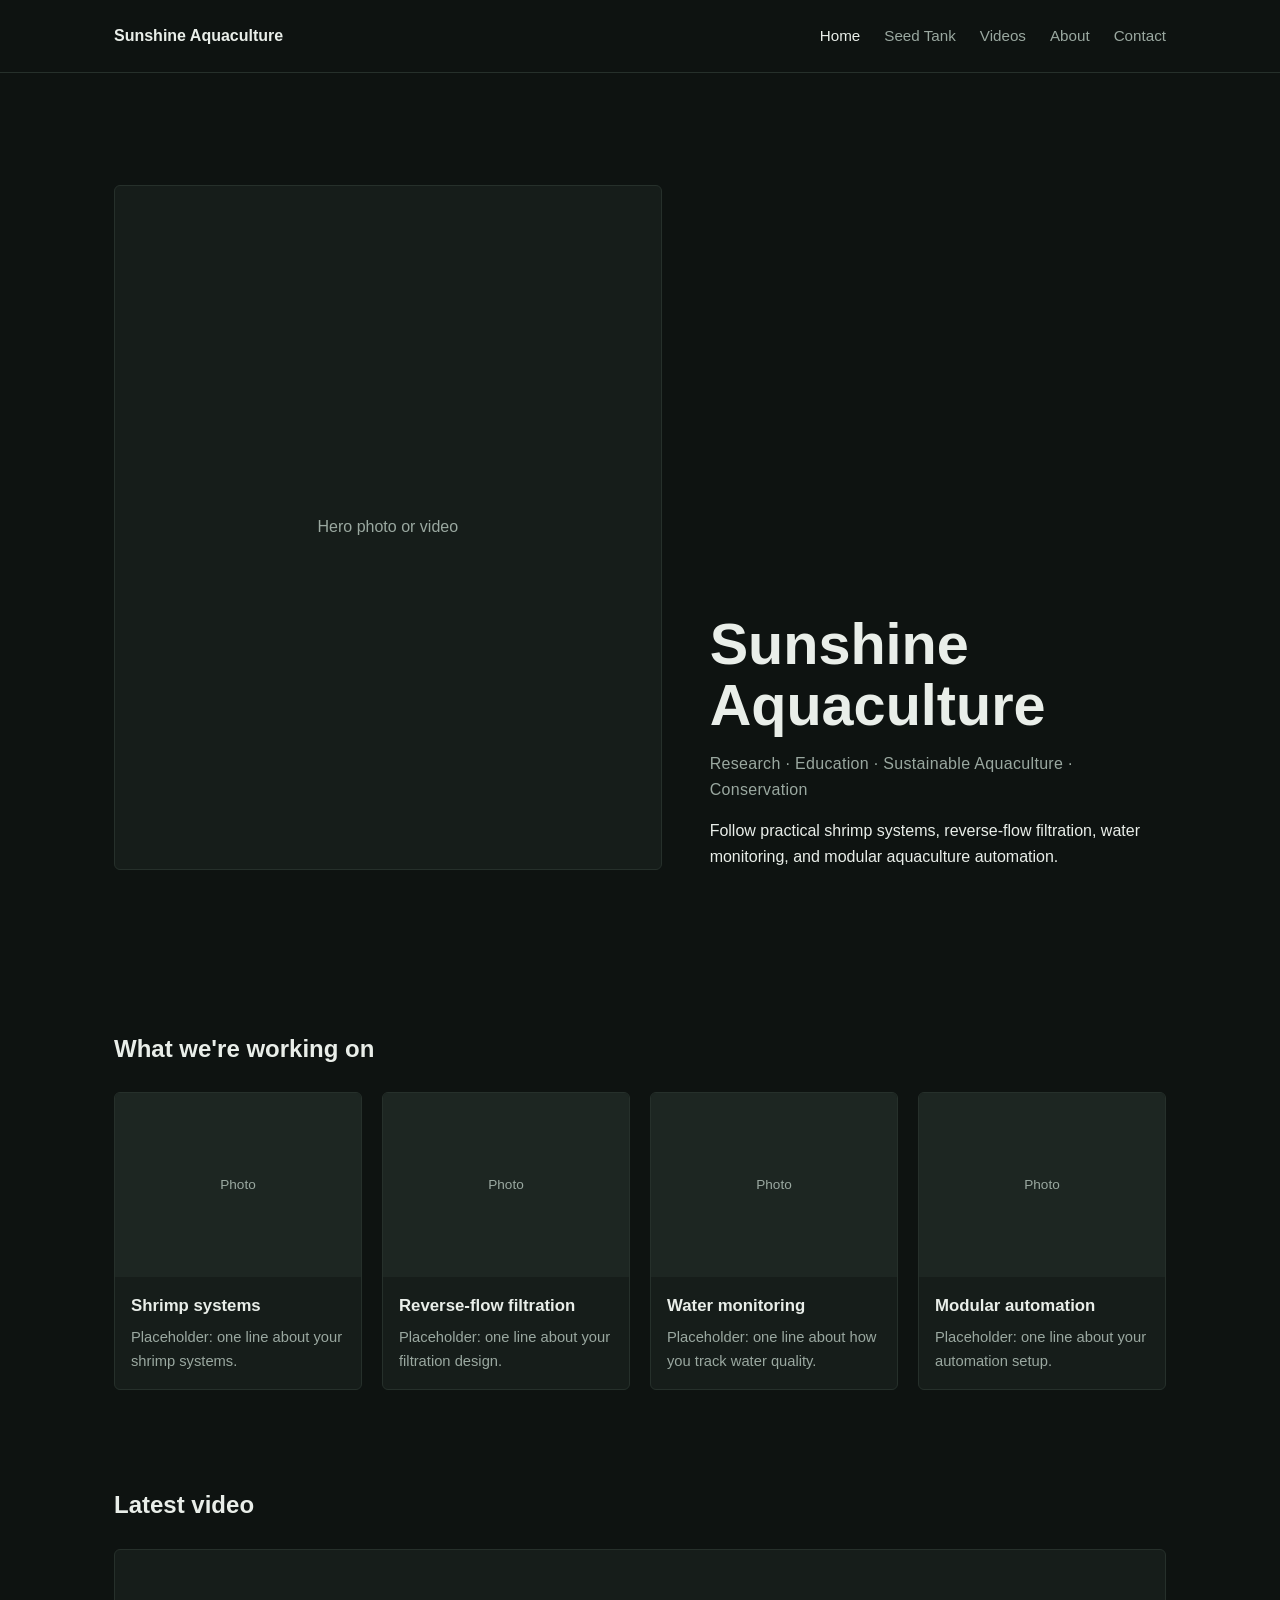
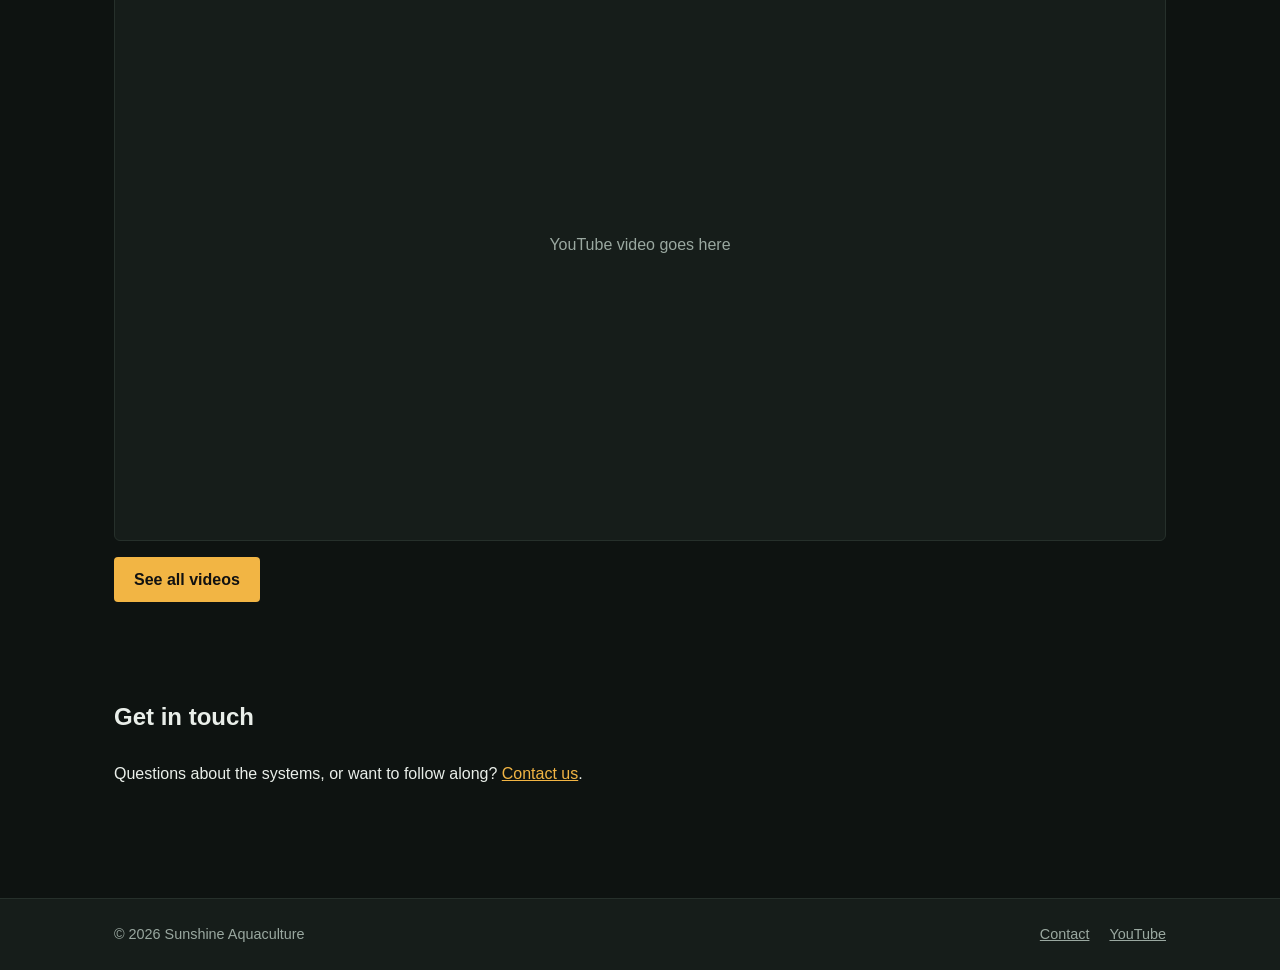
==== index.html @ 7a0165ce "Add shared header, footer, stylesheet and Home page First version of the site: plain HTML and CSS, d" ====
<!DOCTYPE html>
<html lang="en">
<head>
  <meta charset="utf-8">
  <meta name="viewport" content="width=device-width, initial-scale=1">
  <title>Sunshine Aquaculture</title>
  <meta name="description" content="Research, education, sustainable aquaculture and conservation: practical shrimp systems, reverse-flow filtration, water monitoring and modular aquaculture automation.">
  <link rel="stylesheet" href="css/style.css">
</head>
<body>

  <!-- HEADER: same on every page -->
  <header class="site-header">
    <div class="wrap">
      <a class="logo" href="index.html">
        <!-- PLACEHOLDER: add your shrimp logo as images/logo.png -->
        <img src="images/logo.png" alt="" onerror="this.style.display='none'">
        Sunshine Aquaculture
      </a>
      <nav class="nav" aria-label="Main">
        <a href="index.html" aria-current="page">Home</a>
        <a href="seed-tank.html">Seed Tank</a>
        <a href="videos.html">Videos</a>
        <a href="about.html">About</a>
        <a href="contact.html">Contact</a>
      </nav>
    </div>
  </header>

  <main>
    <!-- 1. HERO -->
    <section class="hero">
      <div class="wrap">
        <div class="hero-media">
          <!-- PLACEHOLDER: hero photo or short looping video -->
          Hero photo or video
        </div>
        <div>
          <h1>Sunshine<br>Aquaculture</h1>
          <p class="tagline">Research · Education · Sustainable Aquaculture · Conservation</p>
          <!-- 2. ONE-SENTENCE INTRO -->
          <p class="intro">Follow practical shrimp systems, reverse-flow filtration, water monitoring, and modular aquaculture automation.</p>
        </div>
      </div>
    </section>

    <!-- 3. FOUR TOPIC CARDS -->
    <section>
      <div class="wrap">
        <h2>What we're working on</h2>
        <div class="cards">
          <a class="card" href="#">
            <div class="card-img">Photo</div>
            <div class="card-body">
              <h3>Shrimp systems</h3>
              <p>Placeholder: one line about your shrimp systems.</p>
            </div>
          </a>
          <a class="card" href="#">
            <div class="card-img">Photo</div>
            <div class="card-body">
              <h3>Reverse-flow filtration</h3>
              <p>Placeholder: one line about your filtration design.</p>
            </div>
          </a>
          <a class="card" href="#">
            <div class="card-img">Photo</div>
            <div class="card-body">
              <h3>Water monitoring</h3>
              <p>Placeholder: one line about how you track water quality.</p>
            </div>
          </a>
          <a class="card" href="#">
            <div class="card-img">Photo</div>
            <div class="card-body">
              <h3>Modular automation</h3>
              <p>Placeholder: one line about your automation setup.</p>
            </div>
          </a>
        </div>
      </div>
    </section>

    <!-- 4. LATEST VIDEO -->
    <section>
      <div class="wrap">
        <h2>Latest video</h2>
        <div class="video-frame">
          <!-- PLACEHOLDER: paste a YouTube embed iframe here -->
          YouTube video goes here
        </div>
        <a class="button" href="videos.html">See all videos</a>
      </div>
    </section>

    <!-- 5. GET IN TOUCH -->
    <section>
      <div class="wrap">
        <h2>Get in touch</h2>
        <p>Questions about the systems, or want to follow along? <a href="contact.html">Contact us</a>.</p>
      </div>
    </section>
  </main>

  <!-- FOOTER: same on every page -->
  <footer class="site-footer">
    <div class="wrap">
      <span>© 2026 Sunshine Aquaculture</span>
      <span>
        <a href="contact.html">Contact</a>
        <!-- PLACEHOLDER: social links -->
        <a href="#">YouTube</a>
      </span>
    </div>
  </footer>

</body>
</html>
---- css/style.css ----
/* Sunshine Aquaculture - shared styles for every page */

:root {
  --bg: #0e1311;          /* near-black, matches the current Squarespace site */
  --bg-raised: #161d1a;   /* cards and footer */
  --text: #e9eee9;
  --text-muted: #9aa8a0;
  --accent: #f2b544;      /* "sunshine" amber for links and buttons */
  --line: #26302b;
  --max: 1100px;
}

* { box-sizing: border-box; }

body {
  margin: 0;
  background: var(--bg);
  color: var(--text);
  font-family: -apple-system, BlinkMacSystemFont, "Segoe UI", Roboto, Helvetica, Arial, sans-serif;
  line-height: 1.6;
}

a { color: var(--accent); }

.wrap { max-width: var(--max); margin: 0 auto; padding: 0 24px; }

/* ---------- Header (same on every page) ---------- */
.site-header { border-bottom: 1px solid var(--line); }
.site-header .wrap {
  display: flex; align-items: center; justify-content: space-between;
  min-height: 72px; gap: 16px; flex-wrap: wrap;
}
.logo { display: flex; align-items: center; gap: 10px; color: var(--text); text-decoration: none; font-weight: 600; }
.logo img { width: 40px; height: 40px; border-radius: 50%; }
.nav { display: flex; gap: 24px; flex-wrap: wrap; }
.nav a { color: var(--text-muted); text-decoration: none; font-size: 0.95rem; }
.nav a:hover, .nav a[aria-current="page"] { color: var(--text); }

/* ---------- Home: hero ---------- */
.hero .wrap {
  display: grid; grid-template-columns: 1.2fr 1fr; gap: 48px;
  align-items: end; padding-top: 64px; padding-bottom: 64px;
}
.hero-media {
  aspect-ratio: 4 / 5; background: var(--bg-raised); border: 1px solid var(--line);
  border-radius: 6px; display: grid; place-items: center; color: var(--text-muted);
  overflow: hidden;
}
.hero-media img, .hero-media video { width: 100%; height: 100%; object-fit: cover; }
.hero h1 { font-size: clamp(2.4rem, 5vw, 3.6rem); line-height: 1.05; margin: 0 0 16px; }
.tagline { color: var(--text-muted); letter-spacing: 0.02em; margin: 0 0 16px; }
.intro { margin: 0; max-width: 32em; }

/* ---------- Home: topic cards ---------- */
section { padding: 48px 0; }
section h2 { font-size: 1.5rem; margin: 0 0 24px; }
.cards { display: grid; grid-template-columns: repeat(4, 1fr); gap: 20px; }
.card {
  background: var(--bg-raised); border: 1px solid var(--line); border-radius: 6px;
  overflow: hidden; color: var(--text); text-decoration: none; display: block;
}
.card:hover { border-color: var(--accent); }
.card-img { aspect-ratio: 4 / 3; background: #1d2622; display: grid; place-items: center; color: var(--text-muted); font-size: 0.85rem; }
.card-body { padding: 16px; }
.card h3 { margin: 0 0 6px; font-size: 1.05rem; }
.card p { margin: 0; color: var(--text-muted); font-size: 0.92rem; }

/* ---------- Home: latest video ---------- */
.video-frame {
  aspect-ratio: 16 / 9; background: var(--bg-raised); border: 1px solid var(--line);
  border-radius: 6px; display: grid; place-items: center; color: var(--text-muted);
}
.video-frame iframe { width: 100%; height: 100%; border: 0; }

/* ---------- Buttons ---------- */
.button {
  display: inline-block; margin-top: 16px; padding: 10px 20px; border-radius: 4px;
  background: var(--accent); color: #111; text-decoration: none; font-weight: 600;
}

/* ---------- Footer (same on every page) ---------- */
.site-footer { border-top: 1px solid var(--line); background: var(--bg-raised); margin-top: 48px; }
.site-footer .wrap {
  display: flex; justify-content: space-between; gap: 16px; flex-wrap: wrap;
  padding-top: 24px; padding-bottom: 24px; color: var(--text-muted); font-size: 0.9rem;
}
.site-footer a { color: var(--text-muted); margin-left: 16px; }

/* ---------- Phones and small screens ---------- */
@media (max-width: 800px) {
  .hero .wrap { grid-template-columns: 1fr; padding-top: 32px; }
  .hero-media { aspect-ratio: 16 / 10; }
  .cards { grid-template-columns: 1fr 1fr; }
}
@media (max-width: 480px) {
  .cards { grid-template-columns: 1fr; }
  .nav { gap: 16px; }
}
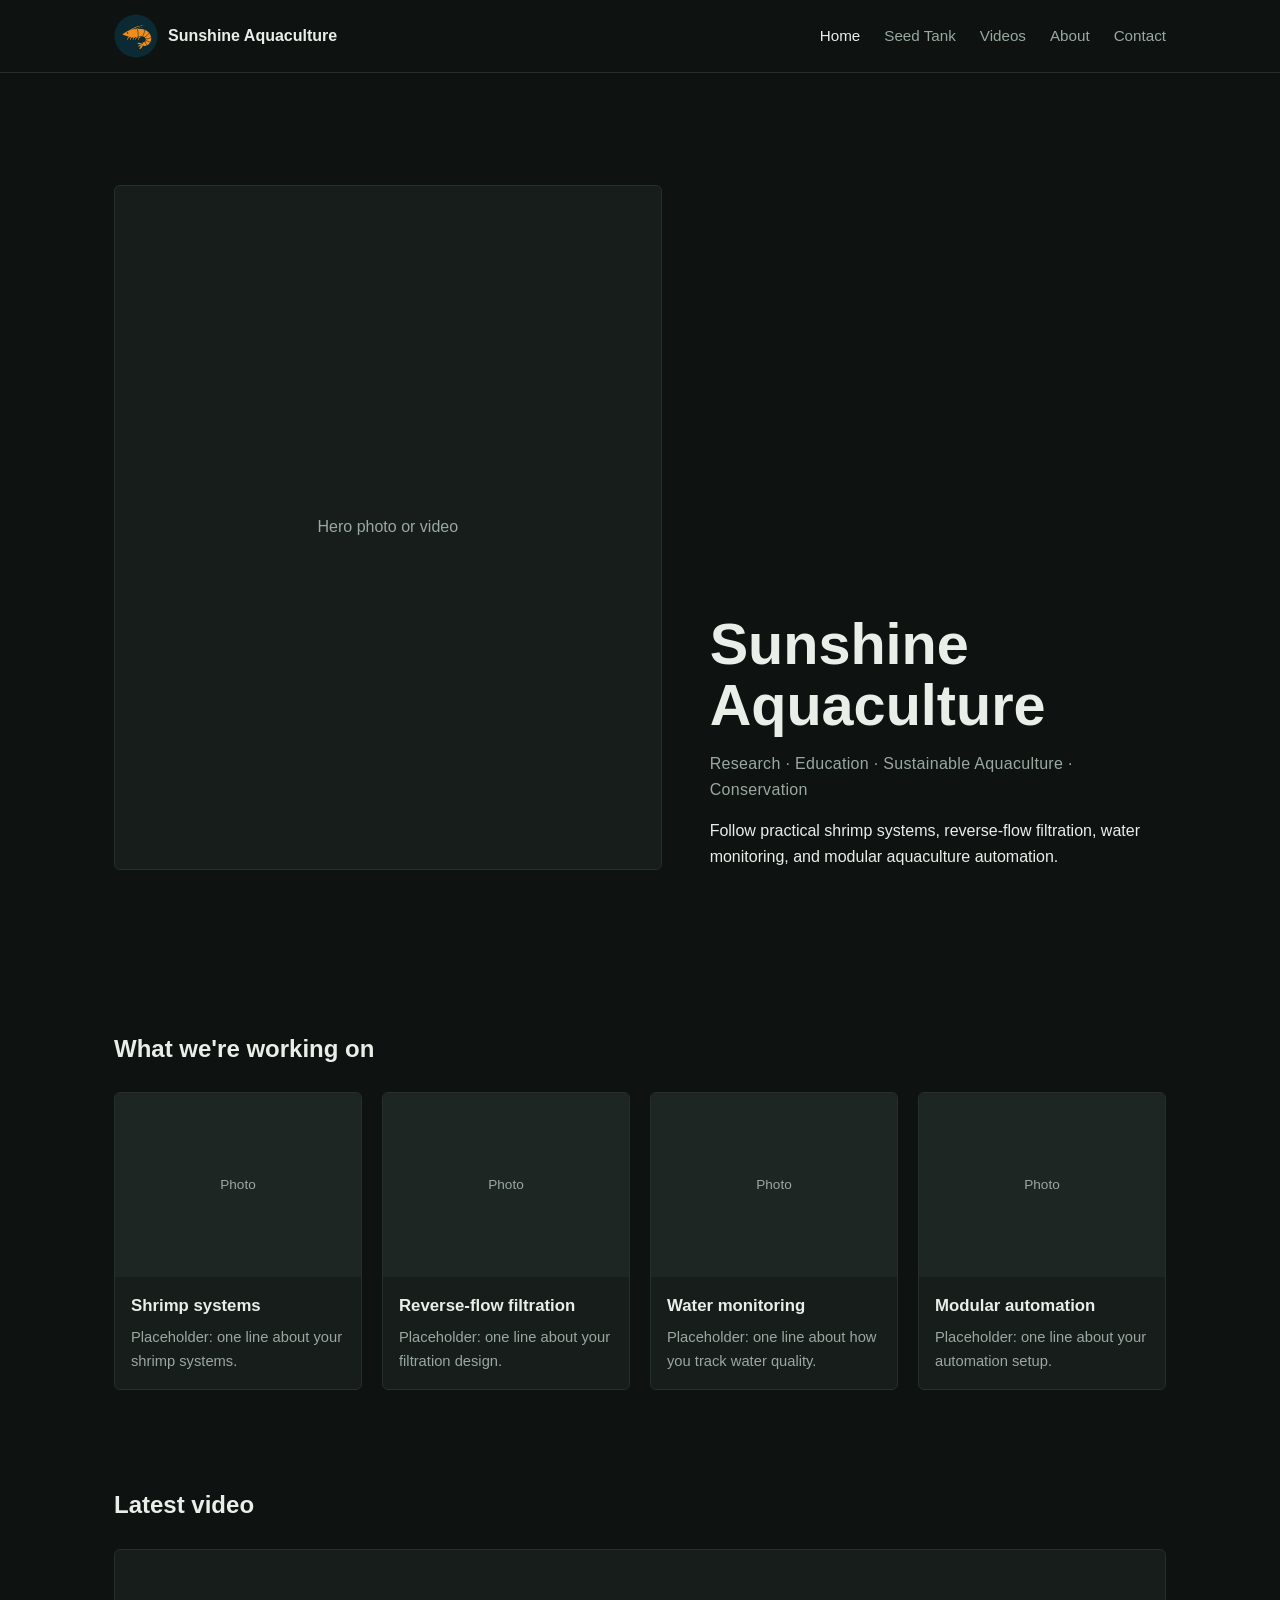
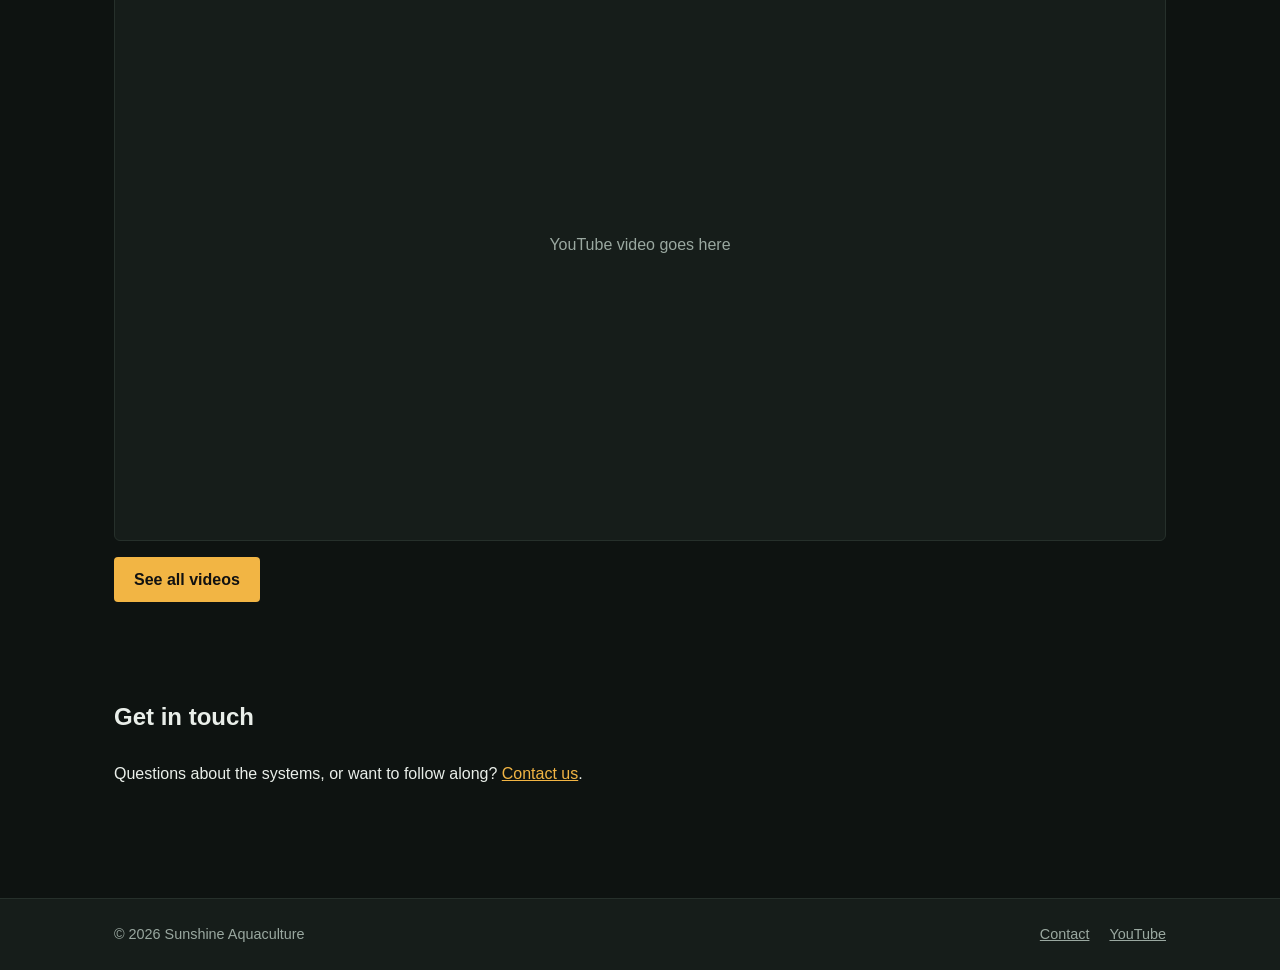
==== commit 2fd0dc52: "Add shrimp logo, favicons, iPhone icon and link-share image Copies of the approved brand files (mast" ====
--- a/index.html
+++ b/index.html
@@ -6,6 +6,20 @@
   <title>Sunshine Aquaculture</title>
   <meta name="description" content="Research, education, sustainable aquaculture and conservation: practical shrimp systems, reverse-flow filtration, water monitoring and modular aquaculture automation.">
   <link rel="stylesheet" href="css/style.css">
+
+  <!-- Browser tab and phone icons (master copies: Google Drive > Sunshine Aquaculture > 01_Brand) -->
+  <link rel="icon" type="image/png" sizes="16x16" href="images/favicon_16.png">
+  <link rel="icon" type="image/png" sizes="32x32" href="images/favicon_32.png">
+  <link rel="icon" type="image/png" sizes="48x48" href="images/favicon_48.png">
+  <link rel="icon" type="image/png" sizes="192x192" href="images/favicon_192.png">
+  <link rel="apple-touch-icon" sizes="180x180" href="images/apple-touch-icon.png">
+
+  <!-- Image and text shown when someone shares a link to the site -->
+  <meta property="og:title" content="Sunshine Aquaculture">
+  <meta property="og:description" content="Research, education, sustainable aquaculture and conservation.">
+  <meta property="og:image" content="https://sunshineaquaculture-website.pages.dev/images/social-share.png">
+  <meta property="og:type" content="website">
+  <meta name="twitter:card" content="summary_large_image">
 </head>
 <body>
 
@@ -13,8 +27,7 @@
   <header class="site-header">
     <div class="wrap">
       <a class="logo" href="index.html">
-        <!-- PLACEHOLDER: add your shrimp logo as images/logo.png -->
-        <img src="images/logo.png" alt="" onerror="this.style.display='none'">
+        <img src="images/logo.svg" alt="Sunshine Aquaculture shrimp logo">
         Sunshine Aquaculture
       </a>
       <nav class="nav" aria-label="Main">
--- a/css/style.css
+++ b/css/style.css
@@ -31,7 +31,7 @@
   min-height: 72px; gap: 16px; flex-wrap: wrap;
 }
 .logo { display: flex; align-items: center; gap: 10px; color: var(--text); text-decoration: none; font-weight: 600; }
-.logo img { width: 40px; height: 40px; border-radius: 50%; }
+.logo img { width: 44px; height: 44px; }
 .nav { display: flex; gap: 24px; flex-wrap: wrap; }
 .nav a { color: var(--text-muted); text-decoration: none; font-size: 0.95rem; }
 .nav a:hover, .nav a[aria-current="page"] { color: var(--text); }
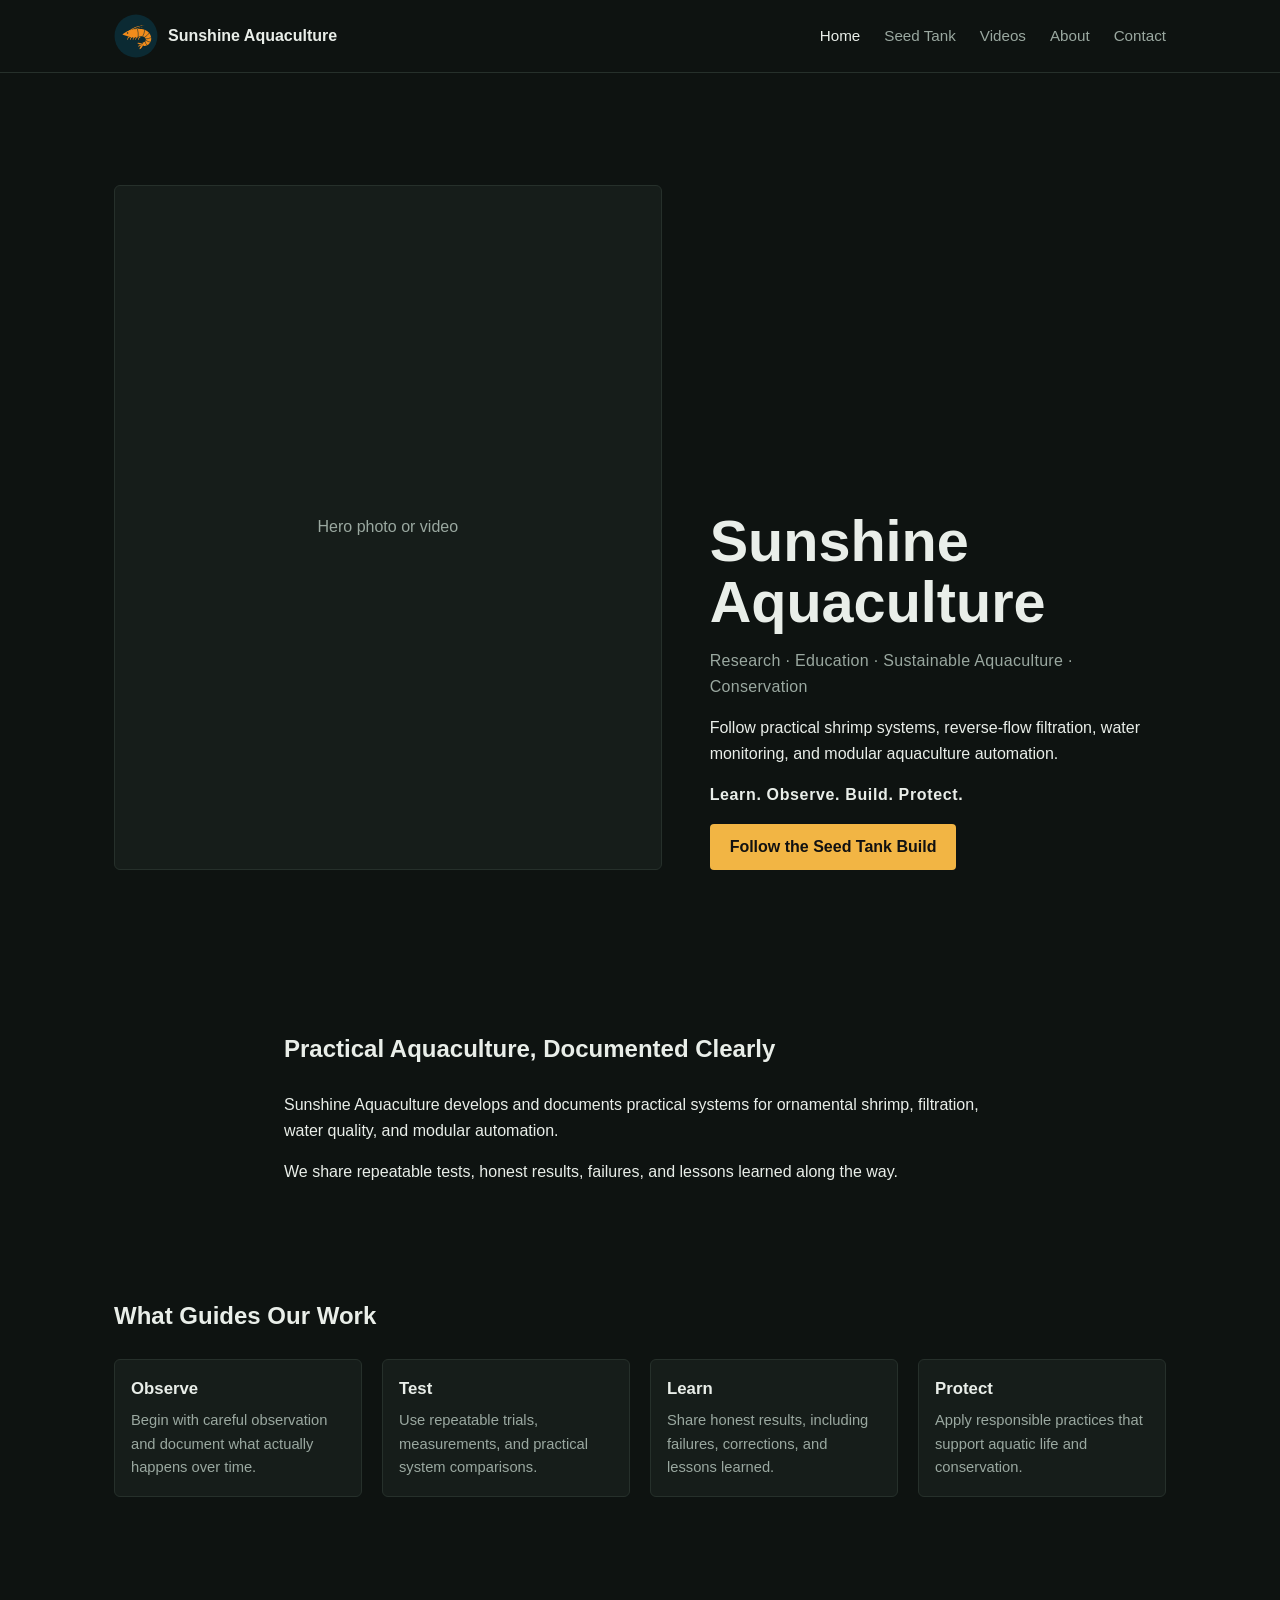
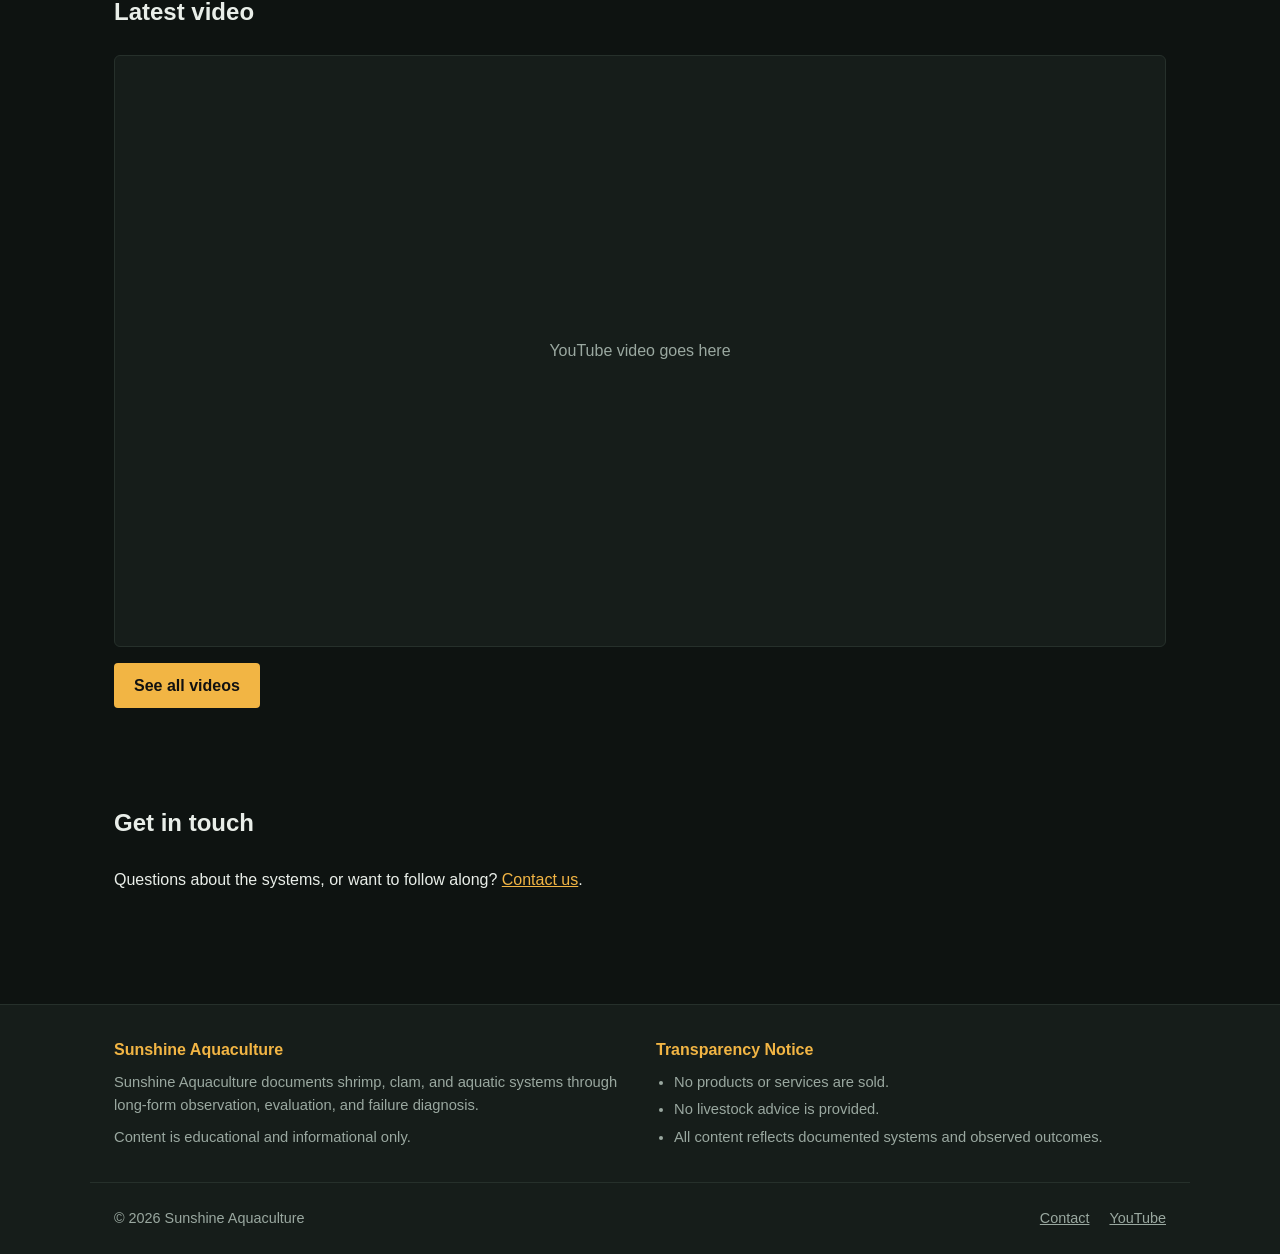
==== commit f6ca20d0: "Fill Home page with the Squarespace text Co-Authored-By: Claude Opus 5.5 <noreply@anthropic.com> Cla" ====
--- a/index.html
+++ b/index.html
@@ -51,45 +51,51 @@
         <div>
           <h1>Sunshine<br>Aquaculture</h1>
           <p class="tagline">Research · Education · Sustainable Aquaculture · Conservation</p>
-          <!-- 2. ONE-SENTENCE INTRO -->
           <p class="intro">Follow practical shrimp systems, reverse-flow filtration, water monitoring, and modular aquaculture automation.</p>
+          <p class="motto">Learn. Observe. Build. Protect.</p>
+          <a class="button" href="seed-tank.html">Follow the Seed Tank Build</a>
         </div>
       </div>
     </section>
 
-    <!-- 3. FOUR TOPIC CARDS -->
+    <!-- 2. ABOUT THE WORK -->
+    <section>
+      <div class="wrap narrow">
+        <h2>Practical Aquaculture, Documented Clearly</h2>
+        <p>Sunshine Aquaculture develops and documents practical systems for ornamental shrimp, filtration, water quality, and modular automation.</p>
+        <p>We share repeatable tests, honest results, failures, and lessons learned along the way.</p>
+      </div>
+    </section>
+
+    <!-- 3. WHAT GUIDES OUR WORK -->
     <section>
       <div class="wrap">
-        <h2>What we're working on</h2>
+        <h2>What Guides Our Work</h2>
         <div class="cards">
-          <a class="card" href="#">
-            <div class="card-img">Photo</div>
+          <div class="card">
             <div class="card-body">
-              <h3>Shrimp systems</h3>
-              <p>Placeholder: one line about your shrimp systems.</p>
+              <h3>Observe</h3>
+              <p>Begin with careful observation and document what actually happens over time.</p>
             </div>
-          </a>
-          <a class="card" href="#">
-            <div class="card-img">Photo</div>
+          </div>
+          <div class="card">
             <div class="card-body">
-              <h3>Reverse-flow filtration</h3>
-              <p>Placeholder: one line about your filtration design.</p>
+              <h3>Test</h3>
+              <p>Use repeatable trials, measurements, and practical system comparisons.</p>
             </div>
-          </a>
-          <a class="card" href="#">
-            <div class="card-img">Photo</div>
+          </div>
+          <div class="card">
             <div class="card-body">
-              <h3>Water monitoring</h3>
-              <p>Placeholder: one line about how you track water quality.</p>
+              <h3>Learn</h3>
+              <p>Share honest results, including failures, corrections, and lessons learned.</p>
             </div>
-          </a>
-          <a class="card" href="#">
-            <div class="card-img">Photo</div>
+          </div>
+          <div class="card">
             <div class="card-body">
-              <h3>Modular automation</h3>
-              <p>Placeholder: one line about your automation setup.</p>
+              <h3>Protect</h3>
+              <p>Apply responsible practices that support aquatic life and conservation.</p>
             </div>
-          </a>
+          </div>
         </div>
       </div>
     </section>
@@ -117,7 +123,22 @@
 
   <!-- FOOTER: same on every page -->
   <footer class="site-footer">
-    <div class="wrap">
+    <div class="wrap footer-about">
+      <div>
+        <p class="footer-name">Sunshine Aquaculture</p>
+        <p>Sunshine Aquaculture documents shrimp, clam, and aquatic systems through long-form observation, evaluation, and failure diagnosis.</p>
+        <p>Content is educational and informational only.</p>
+      </div>
+      <div>
+        <p class="footer-name">Transparency Notice</p>
+        <ul>
+          <li>No products or services are sold.</li>
+          <li>No livestock advice is provided.</li>
+          <li>All content reflects documented systems and observed outcomes.</li>
+        </ul>
+      </div>
+    </div>
+    <div class="wrap footer-bottom">
       <span>© 2026 Sunshine Aquaculture</span>
       <span>
         <a href="contact.html">Contact</a>
--- a/css/style.css
+++ b/css/style.css
@@ -50,6 +50,8 @@
 .hero h1 { font-size: clamp(2.4rem, 5vw, 3.6rem); line-height: 1.05; margin: 0 0 16px; }
 .tagline { color: var(--text-muted); letter-spacing: 0.02em; margin: 0 0 16px; }
 .intro { margin: 0; max-width: 32em; }
+.motto { margin: 16px 0 0; font-weight: 600; letter-spacing: 0.04em; }
+.narrow { max-width: 760px; }
 
 /* ---------- Home: topic cards ---------- */
 section { padding: 48px 0; }
@@ -80,17 +82,27 @@
 
 /* ---------- Footer (same on every page) ---------- */
 .site-footer { border-top: 1px solid var(--line); background: var(--bg-raised); margin-top: 48px; }
-.site-footer .wrap {
+.site-footer .footer-bottom {
+  border-top: 1px solid var(--line);
   display: flex; justify-content: space-between; gap: 16px; flex-wrap: wrap;
   padding-top: 24px; padding-bottom: 24px; color: var(--text-muted); font-size: 0.9rem;
 }
 .site-footer a { color: var(--text-muted); margin-left: 16px; }
+.footer-about {
+  display: grid; grid-template-columns: 1fr 1fr; gap: 32px;
+  padding-top: 32px; padding-bottom: 24px; color: var(--text-muted); font-size: 0.92rem;
+}
+.footer-about p { margin: 0 0 8px; }
+.footer-about ul { margin: 0; padding-left: 18px; }
+.footer-about li { margin-bottom: 4px; }
+.footer-name { color: var(--accent); font-weight: 600; font-size: 1rem; }
 
 /* ---------- Phones and small screens ---------- */
 @media (max-width: 800px) {
   .hero .wrap { grid-template-columns: 1fr; padding-top: 32px; }
   .hero-media { aspect-ratio: 16 / 10; }
   .cards { grid-template-columns: 1fr 1fr; }
+  .footer-about { grid-template-columns: 1fr; gap: 16px; }
 }
 @media (max-width: 480px) {
   .cards { grid-template-columns: 1fr; }
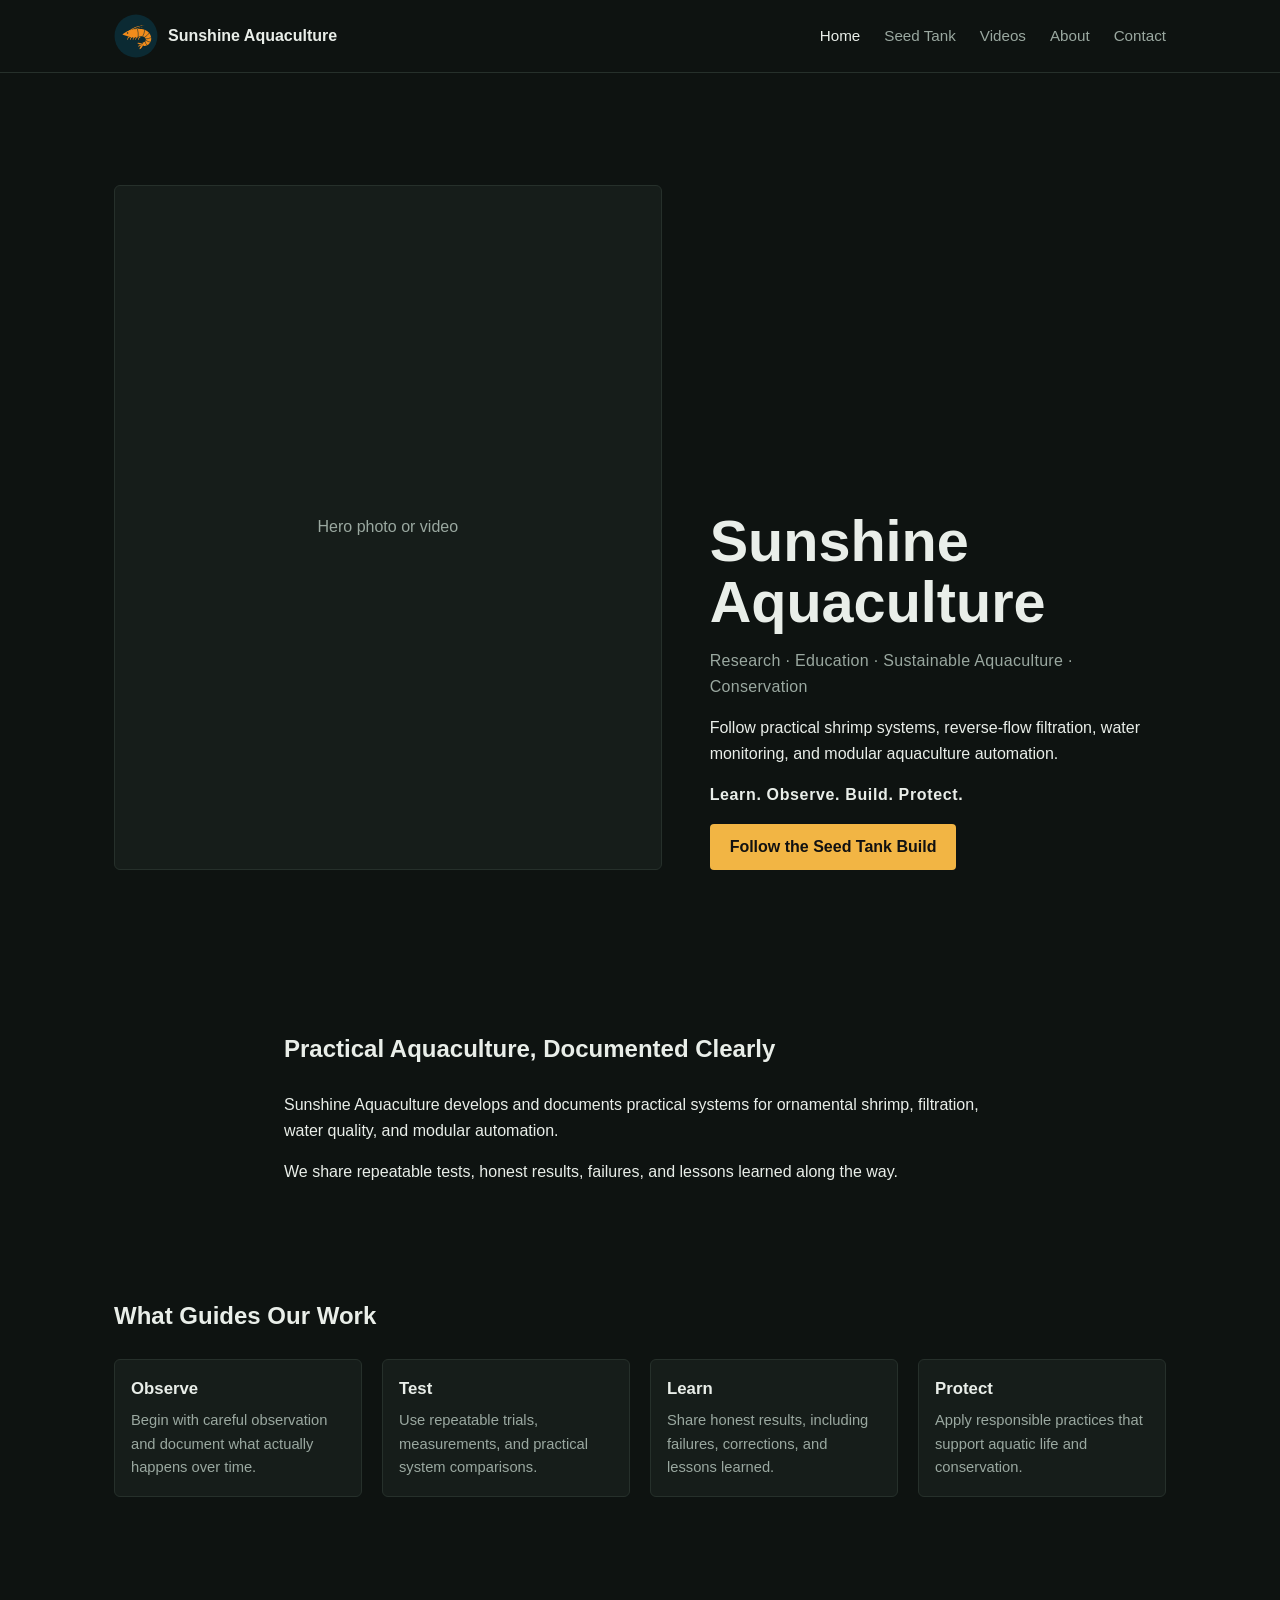
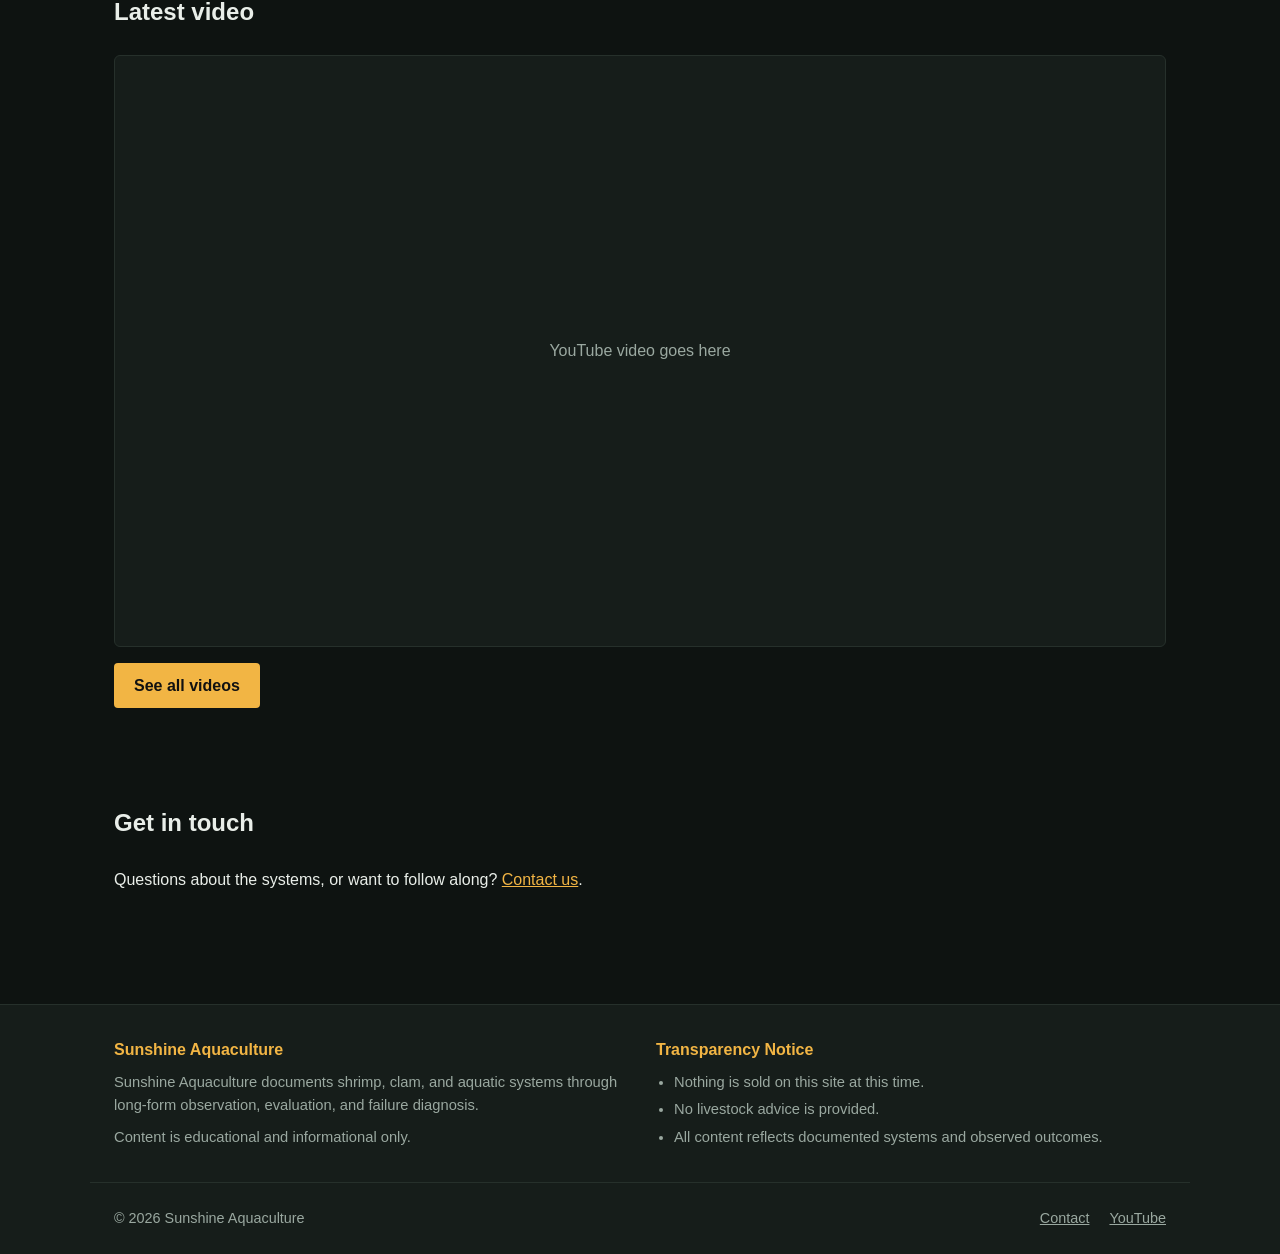
==== commit a8ebb16e: "Soften the sales line in the Transparency Notice Co-Authored-By: Claude Opus 5.5 <noreply@anthropic." ====
--- a/index.html
+++ b/index.html
@@ -132,7 +132,7 @@
       <div>
         <p class="footer-name">Transparency Notice</p>
         <ul>
-          <li>No products or services are sold.</li>
+          <li>Nothing is sold on this site at this time.</li>
           <li>No livestock advice is provided.</li>
           <li>All content reflects documented systems and observed outcomes.</li>
         </ul>
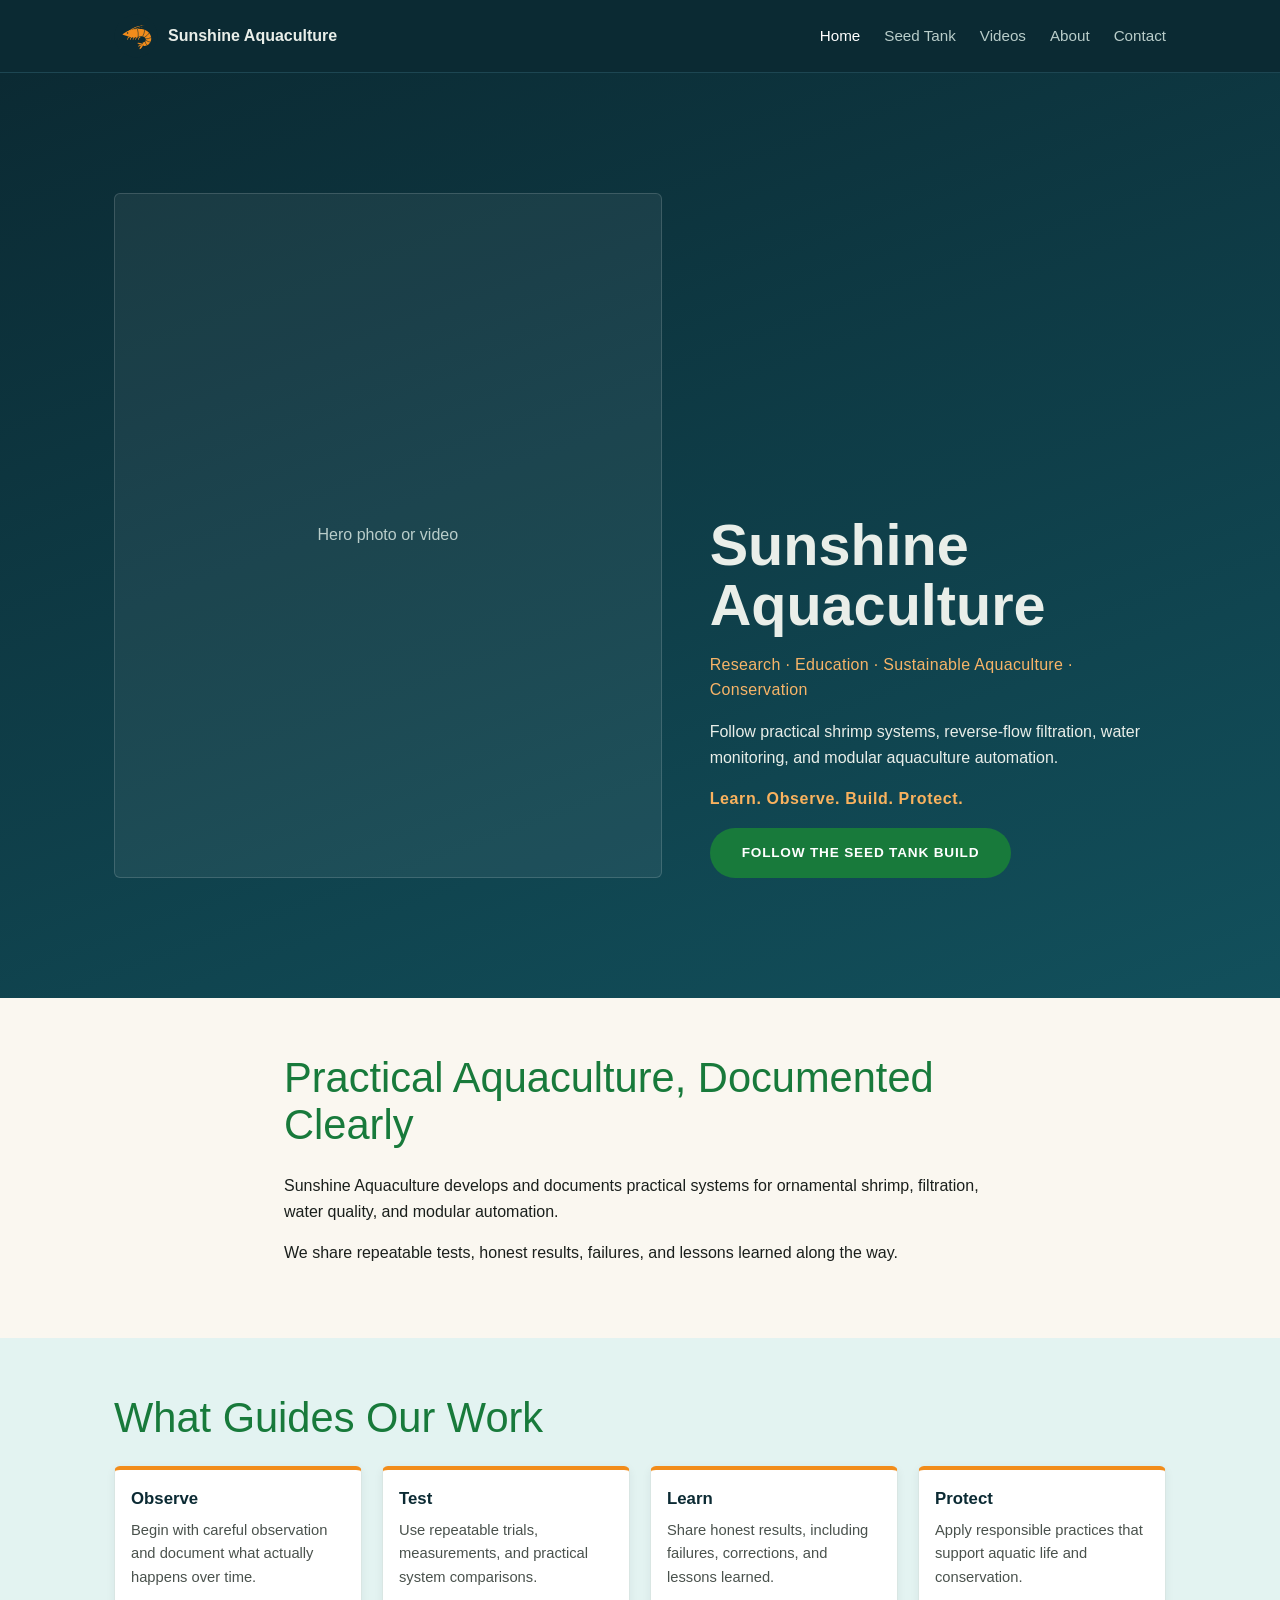
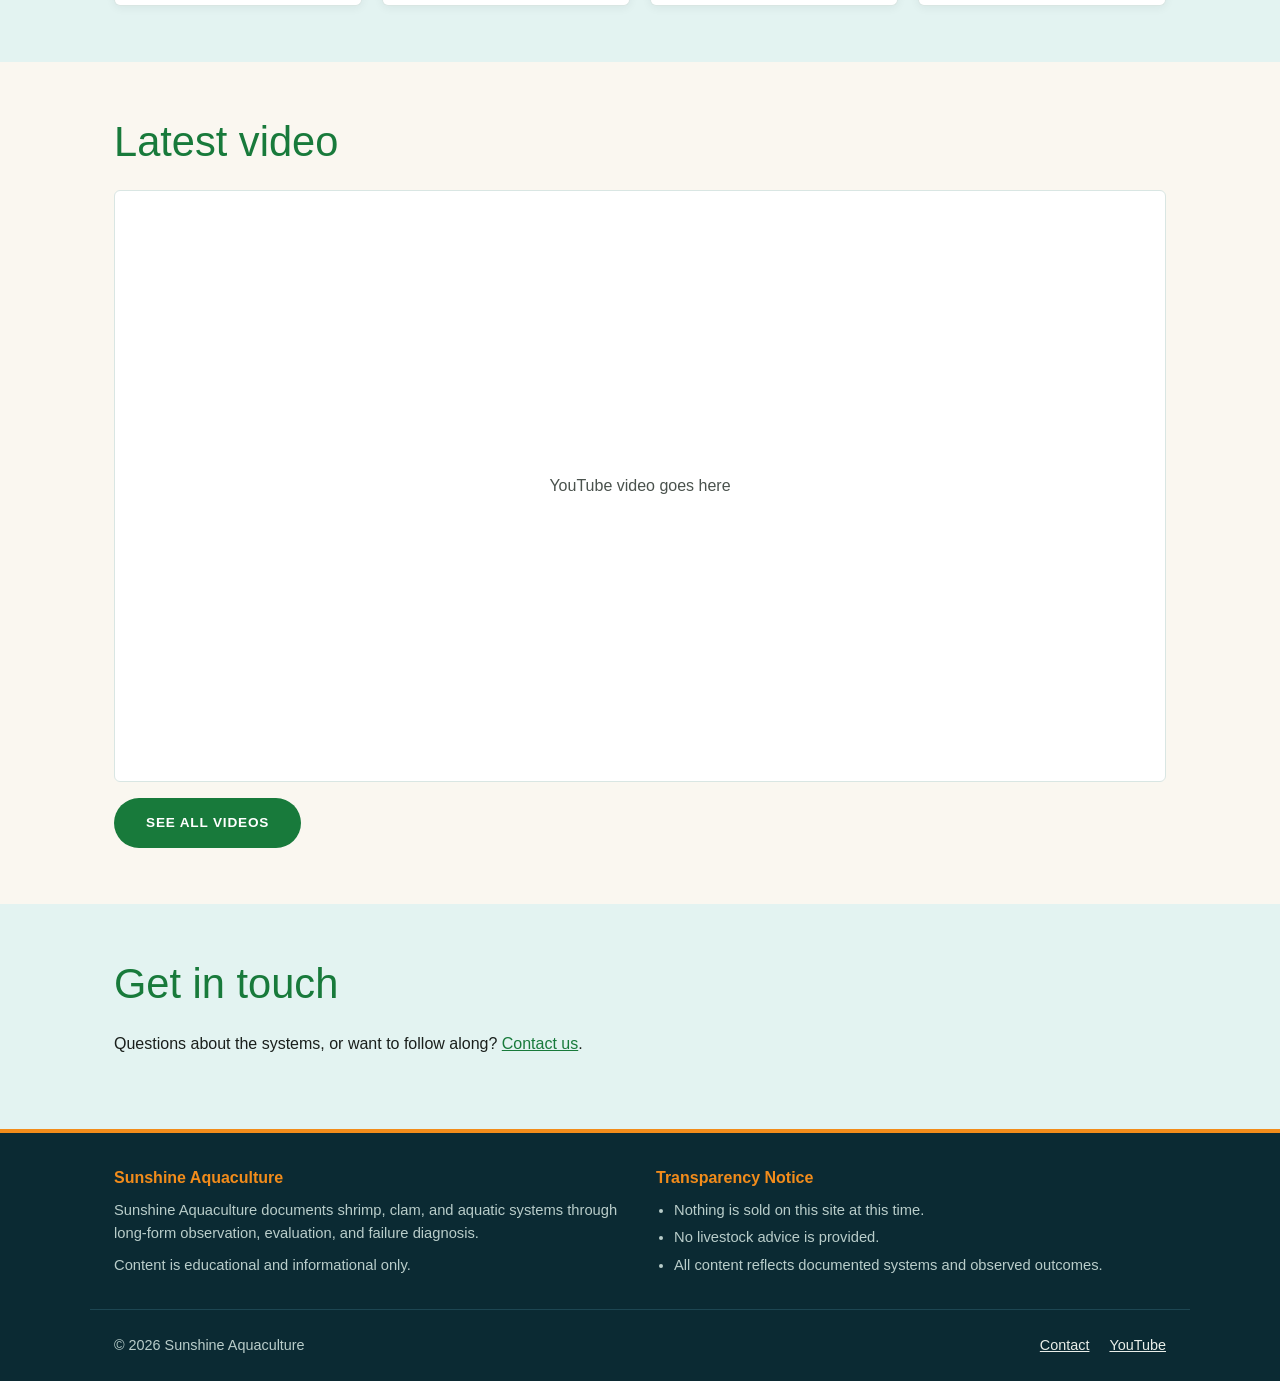
==== commit b1cc2272: "Audit fixes: readable greens and orange, one-line phone menu, page titles and descriptions, YouTube " ====
--- a/index.html
+++ b/index.html
@@ -142,8 +142,7 @@
       <span>© 2026 Sunshine Aquaculture</span>
       <span>
         <a href="contact.html">Contact</a>
-        <!-- PLACEHOLDER: social links -->
-        <a href="#">YouTube</a>
+        <a href="https://www.youtube.com/@sunshineaquaculturelab" target="_blank" rel="noopener">YouTube</a>
       </span>
     </div>
   </footer>
--- a/css/style.css
+++ b/css/style.css
@@ -1,110 +1,130 @@
-/* Sunshine Aquaculture - shared styles for every page */
+/* Sunshine Aquaculture - shared styles for every page
+   Colors come from the shrimp logo: deep-water teal, shrimp orange, plus green. */
 
 :root {
-  --bg: #0e1311;          /* near-black, matches the current Squarespace site */
-  --bg-raised: #161d1a;   /* cards and footer */
-  --text: #e9eee9;
-  --text-muted: #9aa8a0;
-  --accent: #f2b544;      /* "sunshine" amber for links and buttons */
-  --line: #26302b;
+  --teal: #0b2a33;        /* logo deep-water teal: header, top section, footer */
+  --teal-light: #12505c;  /* end of the top-section gradient */
+  --line: #1d4652;        /* thin lines on teal */
+  --warm: #faf7f0;        /* light warm white sections */
+  --aqua: #e3f3f1;        /* light aqua alternate sections */
+  --card: #ffffff;
+  --card-line: #d9e6e3;
+  --orange: #f28c1b;      /* logo shrimp orange: stripes and footer headings */
+  --orange-light: #f9b25e;/* orange text on the teal gradient (easier to read) */
+  --green: #187a3b;       /* headings, links and buttons */
+  --green-dark: #12602e;  /* button hover */
+  --ink: #1a1f1c;         /* body text on light sections */
+  --ink-muted: #4a524d;
+  --on-teal: #e9eee9;     /* text on teal */
+  --on-teal-muted: #b9cdca;
   --max: 1100px;
 }
 
 * { box-sizing: border-box; }
 
 body {
-  margin: 0;
-  background: var(--bg);
-  color: var(--text);
+  margin: 0; min-height: 100vh; display: flex; flex-direction: column;
+  background: var(--teal); color: var(--on-teal);
   font-family: -apple-system, BlinkMacSystemFont, "Segoe UI", Roboto, Helvetica, Arial, sans-serif;
   line-height: 1.6;
 }
 
-a { color: var(--accent); }
+a { color: var(--green); }
 
 .wrap { max-width: var(--max); margin: 0 auto; padding: 0 24px; }
+.narrow { max-width: 760px; }
 
 /* ---------- Header (same on every page) ---------- */
-.site-header { border-bottom: 1px solid var(--line); }
+.site-header { background: var(--teal); border-bottom: 1px solid var(--line); }
 .site-header .wrap {
   display: flex; align-items: center; justify-content: space-between;
   min-height: 72px; gap: 16px; flex-wrap: wrap;
 }
-.logo { display: flex; align-items: center; gap: 10px; color: var(--text); text-decoration: none; font-weight: 600; }
+.logo { display: flex; align-items: center; gap: 10px; color: var(--on-teal); text-decoration: none; font-weight: 600; }
 .logo img { width: 44px; height: 44px; }
 .nav { display: flex; gap: 24px; flex-wrap: wrap; }
-.nav a { color: var(--text-muted); text-decoration: none; font-size: 0.95rem; }
-.nav a:hover, .nav a[aria-current="page"] { color: var(--text); }
+.nav a { color: var(--on-teal-muted); text-decoration: none; font-size: 0.95rem; }
+.nav a:hover, .nav a[aria-current="page"] { color: #fff; }
 
-/* ---------- Home: hero ---------- */
+/* ---------- Page body: light sections ---------- */
+main { flex: 1; background: var(--warm); color: var(--ink); }
+section { padding: 56px 0; }
+main > section:not(.hero):nth-of-type(odd) { background: var(--aqua); }
+section h1, section h2 {
+  color: var(--green); font-size: clamp(1.8rem, 3.5vw, 2.6rem);
+  font-weight: 500; line-height: 1.15; margin: 0 0 24px;
+}
+
+/* ---------- Home: top section ---------- */
+.hero { background: linear-gradient(160deg, var(--teal) 0%, var(--teal-light) 100%); color: var(--on-teal); }
 .hero .wrap {
   display: grid; grid-template-columns: 1.2fr 1fr; gap: 48px;
   align-items: end; padding-top: 64px; padding-bottom: 64px;
 }
 .hero-media {
-  aspect-ratio: 4 / 5; background: var(--bg-raised); border: 1px solid var(--line);
-  border-radius: 6px; display: grid; place-items: center; color: var(--text-muted);
-  overflow: hidden;
+  aspect-ratio: 4 / 5; background: rgba(255,255,255,0.06); border: 1px solid rgba(255,255,255,0.15);
+  border-radius: 6px; display: grid; place-items: center; color: var(--on-teal-muted); overflow: hidden;
 }
 .hero-media img, .hero-media video { width: 100%; height: 100%; object-fit: cover; }
-.hero h1 { font-size: clamp(2.4rem, 5vw, 3.6rem); line-height: 1.05; margin: 0 0 16px; }
-.tagline { color: var(--text-muted); letter-spacing: 0.02em; margin: 0 0 16px; }
+.hero h1 { color: var(--on-teal); font-size: clamp(2.4rem, 5vw, 3.6rem); font-weight: 700; line-height: 1.05; margin: 0 0 16px; }
+.tagline { color: #f7b468; letter-spacing: 0.02em; margin: 0 0 16px; }
 .intro { margin: 0; max-width: 32em; }
-.motto { margin: 16px 0 0; font-weight: 600; letter-spacing: 0.04em; }
-.narrow { max-width: 760px; }
+.motto { color: var(--orange-light); margin: 16px 0 0; font-weight: 600; letter-spacing: 0.04em; }
 
-/* ---------- Home: topic cards ---------- */
-section { padding: 48px 0; }
-section h2 { font-size: 1.5rem; margin: 0 0 24px; }
+/* ---------- Cards ---------- */
 .cards { display: grid; grid-template-columns: repeat(4, 1fr); gap: 20px; }
 .card {
-  background: var(--bg-raised); border: 1px solid var(--line); border-radius: 6px;
-  overflow: hidden; color: var(--text); text-decoration: none; display: block;
+  background: var(--card); border: 1px solid var(--card-line); border-top: 4px solid var(--orange);
+  border-radius: 6px; overflow: hidden; color: var(--ink); text-decoration: none; display: block;
+  box-shadow: 0 2px 10px rgba(11,42,51,0.06);
 }
-.card:hover { border-color: var(--accent); }
-.card-img { aspect-ratio: 4 / 3; background: #1d2622; display: grid; place-items: center; color: var(--text-muted); font-size: 0.85rem; }
 .card-body { padding: 16px; }
-.card h3 { margin: 0 0 6px; font-size: 1.05rem; }
-.card p { margin: 0; color: var(--text-muted); font-size: 0.92rem; }
+.card h3 { color: var(--teal); margin: 0 0 6px; font-size: 1.05rem; }
+.card p { margin: 0; color: var(--ink-muted); font-size: 0.92rem; }
 
-/* ---------- Home: latest video ---------- */
+/* ---------- Video ---------- */
 .video-frame {
-  aspect-ratio: 16 / 9; background: var(--bg-raised); border: 1px solid var(--line);
-  border-radius: 6px; display: grid; place-items: center; color: var(--text-muted);
+  aspect-ratio: 16 / 9; background: var(--card); border: 1px solid var(--card-line);
+  border-radius: 6px; display: grid; place-items: center; color: var(--ink-muted);
 }
 .video-frame iframe { width: 100%; height: 100%; border: 0; }
 
 /* ---------- Buttons ---------- */
 .button {
-  display: inline-block; margin-top: 16px; padding: 10px 20px; border-radius: 4px;
-  background: var(--accent); color: #111; text-decoration: none; font-weight: 600;
+  display: inline-block; margin-top: 16px; padding: 14px 32px; border-radius: 999px;
+  background: var(--green); color: #fff; text-decoration: none; font-weight: 600;
+  text-transform: uppercase; letter-spacing: 0.06em; font-size: 0.85rem;
 }
+.button:hover { background: var(--green-dark); }
 
 /* ---------- Footer (same on every page) ---------- */
-.site-footer { border-top: 1px solid var(--line); background: var(--bg-raised); margin-top: 48px; }
-.site-footer .footer-bottom {
-  border-top: 1px solid var(--line);
-  display: flex; justify-content: space-between; gap: 16px; flex-wrap: wrap;
-  padding-top: 24px; padding-bottom: 24px; color: var(--text-muted); font-size: 0.9rem;
-}
-.site-footer a { color: var(--text-muted); margin-left: 16px; }
+.site-footer { background: var(--teal); color: var(--on-teal-muted); border-top: 4px solid var(--orange); }
 .footer-about {
   display: grid; grid-template-columns: 1fr 1fr; gap: 32px;
-  padding-top: 32px; padding-bottom: 24px; color: var(--text-muted); font-size: 0.92rem;
+  padding-top: 32px; padding-bottom: 24px; font-size: 0.92rem;
 }
 .footer-about p { margin: 0 0 8px; }
 .footer-about ul { margin: 0; padding-left: 18px; }
 .footer-about li { margin-bottom: 4px; }
-.footer-name { color: var(--accent); font-weight: 600; font-size: 1rem; }
+.footer-name { color: var(--orange); font-weight: 600; font-size: 1rem; }
+.site-footer .footer-bottom {
+  border-top: 1px solid var(--line);
+  display: flex; justify-content: space-between; gap: 16px; flex-wrap: wrap;
+  padding-top: 24px; padding-bottom: 24px; font-size: 0.9rem;
+}
+.site-footer a { color: var(--on-teal); margin-left: 16px; }
 
-/* ---------- Phones and small screens ---------- */
+/* ---------- Tablets ---------- */
 @media (max-width: 800px) {
   .hero .wrap { grid-template-columns: 1fr; padding-top: 32px; }
   .hero-media { aspect-ratio: 16 / 10; }
   .cards { grid-template-columns: 1fr 1fr; }
   .footer-about { grid-template-columns: 1fr; gap: 16px; }
 }
+
+/* ---------- Phones ---------- */
 @media (max-width: 480px) {
   .cards { grid-template-columns: 1fr; }
-  .nav { gap: 16px; }
+  .nav { gap: 14px; }
+  .nav a { font-size: 0.88rem; }
 }
